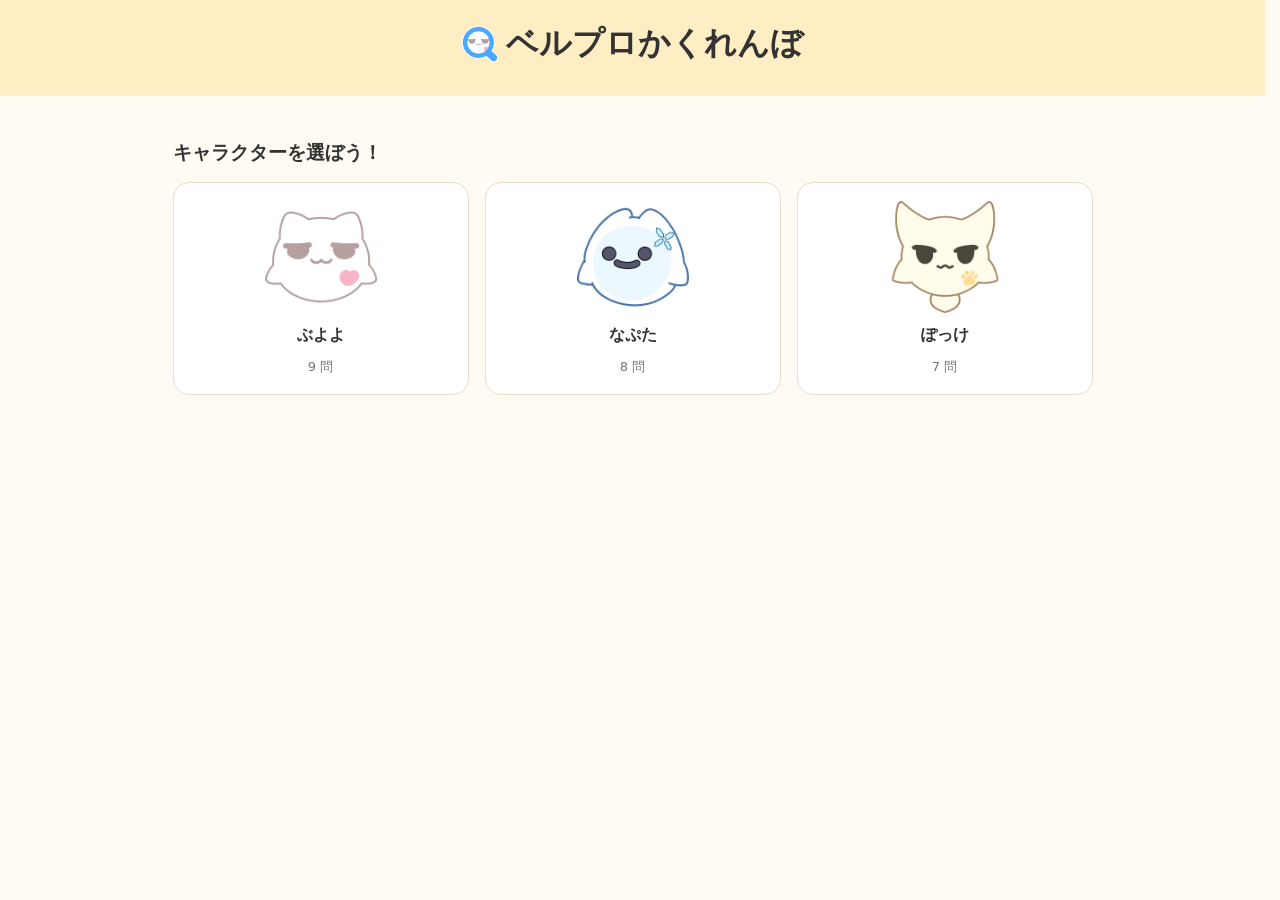
==== index.html @ 9ed32346 "202610201503" ====
<!DOCTYPE html>
<html lang="ja">
 <head>
  <meta charset="utf-8"/>
  <meta content="width=device-width,initial-scale=1" name="viewport"/>
  <meta content="#ffe5a6" name="theme-color"/>
  <title>
   ベルプロかくれんぼ
  </title>
  <meta property="og:type" content="website">
  <meta property="og:title" content="ベルプロかくれんぼ">
  <meta property="og:description" content="写真に隠れたキャラクターを探そう！">
  <meta property="og:url" content="https://veil-kikaku.github.io/veil-kakurenbo/">
  <meta property="og:image" content="https://veil-kikaku.github.io/veil-kakurenbo/images/ogp.png">
  <meta name="twitter:card" content="summary_large_image">
  <link rel="icon" type="image/x-icon" href="favicon.ico">
  <link href="css/style.css" rel="stylesheet"/>
 </head>
 <body>
  <header>
   <h1 class="site-title">
       <img src="images/logo.png" alt="">
       <span>ベルプロかくれんぼ</span>
   </h1>
  </header>
  <main>
   <nav class="page-nav">
    <button id="homeButton" type="button" hidden>キャラクター選択</button>
    <button id="back" type="button" hidden>問題一覧</button>
   </nav>
   <section id="home">
    <h2>キャラクターを選ぼう！</h2>
    <div class="category-grid" id="categories"></div>
   </section>
   <section id="questionList" hidden>
    <h2 id="categoryTitle"></h2>
    <div class="cards" id="list"></div>
   </section>
   <section hidden="" id="play">
    <h2 id="title">
    </h2>
    <p id="info">
    </p>
    <p class="small">
     写真の中の隠れたキャラをクリック・タップしよう！ドラッグで移動！ホイール・ピンチで拡大縮小！
    </p>
    <div class="zoom-controls">
     <button id="zoomIn" type="button">
      ＋
     </button>
     <span id="zoomLevel">
      100%
     </span>
     <button id="zoomOut" type="button">
      －
     </button>
     <button id="zoomReset" type="button">
      リセット
     </button>
     <button id="prevQuestion" type="button">← 前の問題へ</button>
     <button id="nextQuestion" type="button">次の問題へ →</button>
    </div>
    <div class="photo" id="photo">
     <div id="photoLayer">
      <img alt="問題写真" draggable="false" id="photoimg"/>
      <div hidden="" id="answerMark">
      </div>
     </div>
     <div id="correctEffect" hidden>
      <img id="correctImage" src="" alt="正解！">
     </div>
    </div>
    <p aria-live="polite" id="message"></p>
    <button id="hint">
     ヒント
    </button>
    <button id="reveal">
     答えを見る
    </button>
   </section>
  </main>
  <script src="js/game.js">
  </script>
 </body>
</html>
---- css/style.css ----
* {
    box-sizing:border-box
}

body {
    margin:0;
    background:#fffaf2;
    color:#333;
    font-family:system-ui,'Noto Sans JP',sans-serif
}

header {
    text-align: center;
    background: #ffedc4;
    padding: 22px 12px;
}

h1 {
    margin:0 0 8px
}

main {
    max-width:960px;
    margin:auto;
    padding:20px
}

nav {
    display:flex;
    gap:12px;
    margin-bottom:22px
}

a,button {
    border:0;
    border-radius:10px;
    background:#e58b55;
    color:white;
    padding:10px 16px;
    text-decoration:none;
    cursor:pointer;
    font:inherit
}

button:disabled {
    opacity:.5;
    cursor:not-allowed
}

.cards {
    display:grid;
    grid-template-columns:repeat(auto-fit,minmax(220px,1fr));
    gap:16px
}

.card,.panel {
    background:white;
    border:1px solid #eddcca;
    border-radius:16px;
    padding:16px
}

.card img {
    width:100%;
    aspect-ratio:4/3;
    object-fit:cover;
    border-radius:10px
}

.card button {
    margin-top:8px
}

.photo {
    position:relative;
    display:inline-block;
    max-width:100%;
    line-height:0;
    overflow:hidden;
    border-radius:12px;
    background:#eee;
    touch-action:manipulation
}

.photo img {
    display:block;
    max-width:100%;
    height:auto
}

.photo #answerMark,.photo #marker {
    position:absolute;
    transform:translate(-50%,-50%);
    border:3px solid #f33;
    background:#ff33332b;
    border-radius:50%;
    pointer-events:none
}

.photo #answerMark[hidden],.photo #marker[hidden] {
    display:none
}

label {
    display:block;
    margin:14px 0;
    font-weight:600
}

label input,label select {
    display:block;
    margin-top:5px;
    padding:10px;
    width:100%;
    max-width:500px;
    font:inherit
}

.small {
    font-size:.85rem;
    color:#666;
    line-height:1.7
}

#message {
    font-weight:700
}

#play button {
    margin:6px
}

footer {
    text-align:center;
    padding:24px;
    color:#777;
    font-size:.85rem
}

h2 {
    font-size:1.2rem;
    margin-top:24px
}

.photo {
    vertical-align:top
}

.photo img {
    user-select:none;
    -webkit-user-drag:none
}

#editor {
    cursor:crosshair
}

#photo {
    cursor:crosshair
}

button:hover,a:hover {
    filter:brightness(.94)
}

button:focus-visible,a:focus-visible,input:focus-visible {
    outline:3px solid #355ca8;
    outline-offset:2px
}

@media(max-width:600px) {
    main {
        padding:14px
    }
    .cards {
        grid-template-columns:repeat(2,minmax(0,1fr));
        gap:10px
    }
    .card {
        padding:10px
    }
    .card h3 {
        font-size:1rem
    }
    .card button {
        padding:8px
    }
}

/* Game photo zoom (admin editor is unchanged) */
#photo {
    display:block;
    width:100%;
    max-width:100%;
    overflow:hidden;
    touch-action:none;
    cursor:grab;
    aspect-ratio:4/3
}

#photo.dragging {
    cursor:grabbing
}

#photoLayer {
    position:absolute;
    left:0;
    top:0;
    width:100%;
    height:100%;
    transform-origin:0 0;
    will-change:transform
}

#photoimg {
    display:block;
    width:100%;
    height:100%;
    max-width:none;
    object-fit:fill;
    pointer-events:none
}

#photo #answerMark {
    z-index:2
}

.zoom-controls {
    display:flex;
    align-items:center;
    gap:8px;
    margin:10px 0;
    flex-wrap:wrap
}

.zoom-controls button {
    min-width:46px
}

#zoomLevel {
    min-width:55px;
    text-align:center;
    font-weight:700
}

/* Prevent native browser image dragging and selection */
#photo, #photoLayer, #photoimg, #answerMark {
    -webkit-user-select:none;
    user-select:none;
    -webkit-user-drag:none;
}

#photo, #photoLayer {
    touch-action:none;
}

#photoLayer, #photoimg {
    pointer-events:none;
}

#photo {
    -webkit-touch-callout:none;
}

/* 非表示指定を確実に反映 */
[hidden] {
    display: none !important;
}

/* 問題一覧を小さなカードに */
.cards {
    display: grid;
    grid-template-columns: repeat(3, minmax(0, 1fr));
    gap: 14px;
}

.card {
    padding: 10px;
}

.card img {
    width: 100%;
    aspect-ratio: 4 / 3;
    object-fit: cover;
}

.card h3 {
    font-size: 14px;
    margin: 8px 0;
}

.card button {
    padding: 7px 12px;
    font-size: 13px;
}

/* スマホ */
@media (max-width: 600px) {
    .cards {
        grid-template-columns: repeat(2, minmax(0, 1fr));
    }
}

/* キャラクター選択画面 */
.category-grid {
    display: grid;
    grid-template-columns: repeat(3, minmax(0, 1fr));
    gap: 16px;
}

.category-card {
    display: flex;
    flex-direction: column;
    align-items: center;
    justify-content: center;
    gap: 12px;
    min-height: 175px;
    padding: 18px 10px;
    border: 1px solid #eddcca;
    border-radius: 16px;
    background: white;
    color: #333;
    text-align: center;
}

.category-card:hover { background: #fff2dc; }
.category-symbol { font-size: 42px; }
.category-count { font-size: 13px; color: #777; }
.page-nav:has(> button:not([hidden])) { margin-bottom: 16px; }
.page-nav:has(> button[hidden]:first-child):has(> button[hidden]:last-child) { display: none; }

@media (max-width: 600px) {
    .category-grid { grid-template-columns: repeat(2, minmax(0, 1fr)); }
    .category-card { min-height: 150px; }
}

/* カテゴリ画像：正方形の枠に収め、縦横比を維持 */
.category-symbol {
    display: flex;
    align-items: center;
    justify-content: center;
    width: 112px;
    height: 112px;
    font-size: 42px;
}

.category-image {
    display: block;
    width: 100%;
    height: 100%;
    object-fit: contain;
    border-radius: 12px;
}

@media (max-width: 600px) {
    .category-symbol {
        width: 90px;
        height: 90px;
    }
}

.site-title {
    display: flex;
    align-items: center;
    justify-content: center;
    gap: 8px;
}

.site-title img {
    width: 36px;
    height: 36px;
    object-fit: contain;
}

/* 正解アニメーション */
#correctEffect {
    position: absolute;
    top: 50%;
    left: 50%;
    z-index: 10;

    transform: translate(-50%, -50%);
    pointer-events: none;

    color: #fff;
    font-size: clamp(30px, 6vw, 60px);
    font-weight: 900;
    white-space: nowrap;

    text-shadow:
        0 3px 8px #0009,
        0 0 18px #ff9800;

    opacity: 0;
}

#correctEffect.show {
    animation: correctPop 2s ease-out forwards;
}

@keyframes correctPop {
    0% {
        opacity: 0;
        transform: translate(-50%, -50%) scale(0.4);
    }

    20% {
        opacity: 1;
        transform: translate(-50%, -50%) scale(1.2);
    }

    35%, 75% {
        opacity: 1;
        transform: translate(-50%, -50%) scale(1);
    }

    100% {
        opacity: 0;
        transform: translate(-50%, -50%) scale(1.1);
    }
}

#correctImage {
    display: block;
    width: min(250px, 65vw);
    height: auto;
    max-height: 70vh;
    object-fit: contain;
}

/* PCのみ正解画像を大きくする */
@media (min-width: 768px) {
    #correctImage {
        width: 300px;
    }
}

/* 問題一覧のキャラクター見出し */
#categoryTitle {
    display: flex;
    align-items: center;
    gap: 10px;
}

#categoryTitle img {
    width: 48px;
    height: 48px;
    object-fit: contain;
}

/* 問題画面のキャラクター画像 */
.play-description {
    display: flex;
    align-items: center;
    gap: 10px;
}

.play-character-image {
    width: 48px;
    height: 48px;
    object-fit: contain;
    flex-shrink: 0;
}

html {
    scrollbar-gutter: stable;
}

.site-title {
    background: transparent !important;
    box-shadow: none;
    border: none;
}

.site-title:hover {
    background: transparent !important;
    opacity: 0.8;
}
/* ヘッダータイトルのリンクはボタン装飾を適用しない */
.site-title > a,
.site-title > a:hover {
    background: transparent;
    color: inherit;
    padding: 0;
    border: 0;
    border-radius: 0;
    box-shadow: none;
    filter: none;
}
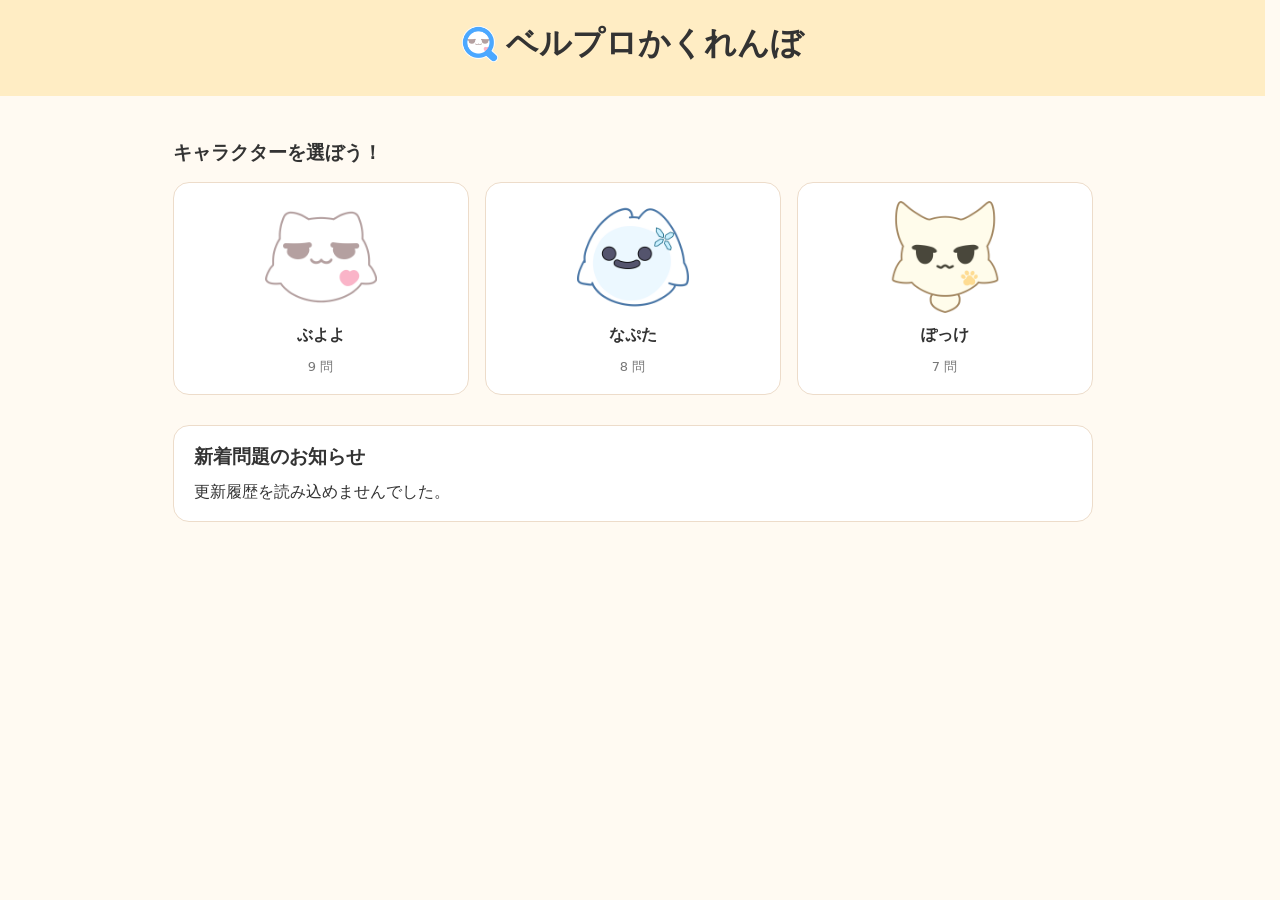
==== commit 5eeca5ea: "202610201613" ====
--- a/index.html
+++ b/index.html
@@ -31,9 +31,24 @@
    <section id="home">
     <h2>キャラクターを選ぼう！</h2>
     <div class="category-grid" id="categories"></div>
-   </section>
+    <section class="updates-panel" id="updatesPanel" aria-labelledby="updatesTitle">
+      <h2 id="updatesTitle">新着問題のお知らせ</h2>
+      <div id="updatesList" aria-live="polite">読み込み中…</div>
+      <button id="updatesMore" type="button" hidden aria-expanded="false">もっと見る</button>
+    </section>
+    </section>
    <section id="questionList" hidden>
-    <h2 id="categoryTitle"></h2>
+    <div class="question-list-header">
+      <h2 id="categoryTitle"></h2>
+      <label class="sort-control" for="questionSort">並び順
+        <select id="questionSort">
+          <option value="new">新しい順</option>
+          <option value="old" selected>古い順</option>
+          <option value="easy">難易度が低い順</option>
+          <option value="hard">難易度が高い順</option>
+        </select>
+      </label>
+     </div>
     <div class="cards" id="list"></div>
    </section>
    <section hidden="" id="play">
--- a/css/style.css
+++ b/css/style.css
@@ -487,3 +487,63 @@
     box-shadow: none;
     filter: none;
 }
+
+
+/* 問題一覧の並び順セレクター */
+.question-list-header {
+    display: flex;
+    align-items: center;
+    justify-content: space-between;
+    flex-wrap: wrap;
+    gap: 10px 20px;
+    margin-bottom: 14px;
+}
+.question-list-header #categoryTitle { margin: 0; }
+.sort-control {
+    display: flex;
+    align-items: center;
+    gap: 8px;
+    margin: 0;
+    white-space: nowrap;
+    font-size: 14px;
+}
+.sort-control select {
+    width: auto;
+    min-width: 150px;
+    max-width: 100%;
+    margin: 0;
+    padding: 8px 10px;
+    border: 1px solid #eddcca;
+    border-radius: 8px;
+    background: white;
+    color: #333;
+    font: inherit;
+}
+
+/* トップページ：新着問題のお知らせ */
+.updates-panel {
+    margin-top: 30px;
+    padding: 18px 20px;
+    background: #fff;
+    border: 1px solid #eddcca;
+    border-radius: 16px;
+}
+.updates-panel h2 { margin: 0 0 12px; }
+.updates-entry { padding: 12px 0; border-bottom: 1px solid #f1e5d6; }
+.updates-entry:last-child { border-bottom: 0; }
+.updates-entry time { display: block; font-weight: 700; margin-bottom: 5px; }
+.updates-entry ul { margin: 0; padding-left: 1.4em; }
+.updates-entry li { line-height: 1.8; }
+.updates-entry a {
+    background: transparent;
+    color: #a85124;
+    padding: 0;
+    border-radius: 0;
+    text-decoration: underline;
+    text-underline-offset: 3px;
+}
+.updates-entry a:hover { color: #823c1a; }
+#updatesMore { display: block; margin: 16px auto 0; }
+@media (max-width: 600px) {
+    .updates-panel { padding: 14px; }
+}
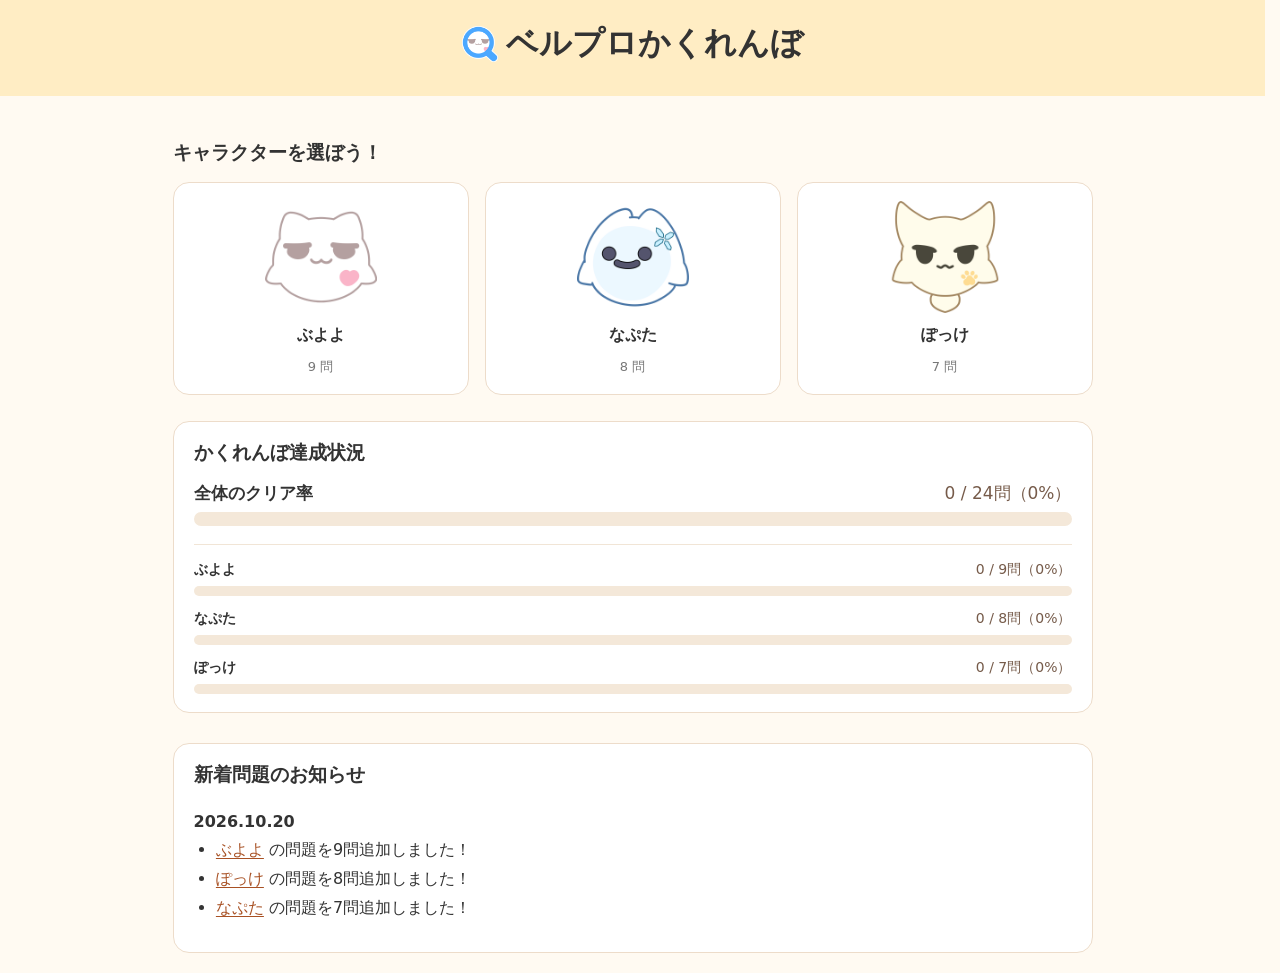
==== commit 32399f1f: "202610201748" ====
--- a/index.html
+++ b/index.html
@@ -31,6 +31,10 @@
    <section id="home">
     <h2>キャラクターを選ぼう！</h2>
     <div class="category-grid" id="categories"></div>
+    <section class="progress-panel" aria-labelledby="progressTitle">
+      <h2 id="progressTitle">かくれんぼ達成状況</h2>
+      <div id="clearProgress" aria-live="polite">読み込み中…</div>
+    </section>
     <section class="updates-panel" id="updatesPanel" aria-labelledby="updatesTitle">
       <h2 id="updatesTitle">新着問題のお知らせ</h2>
       <div id="updatesList" aria-live="polite">読み込み中…</div>
--- a/css/style.css
+++ b/css/style.css
@@ -547,3 +547,41 @@
 @media (max-width: 600px) {
     .updates-panel { padding: 14px; }
 }
+
+/* トップページ：クリア率 */
+.progress-panel {
+  margin-top: 26px;
+  padding: 18px 20px;
+  background: #fff;
+  border: 1px solid #eddcca;
+  border-radius: 16px;
+}
+.progress-panel h2 { margin: 0 0 16px; }
+.progress-item { margin-bottom: 14px; }
+.progress-item:last-child { margin-bottom: 0; }
+.progress-heading {
+  display: flex;
+  justify-content: space-between;
+  align-items: baseline;
+  flex-wrap: wrap;
+  gap: 6px 12px;
+  margin-bottom: 7px;
+  font-size: 14px;
+}
+.progress-heading span { color: #765b4a; font-variant-numeric: tabular-nums; }
+.progress-overall .progress-heading { font-size: 17px; }
+.progress-track {
+  height: 10px;
+  border-radius: 999px;
+  overflow: hidden;
+  background: #f4e8d9;
+}
+.progress-overall .progress-track { height: 14px; }
+.progress-fill {
+  height: 100%;
+  background: #e58b55;
+  border-radius: inherit;
+  transition: width .25s ease;
+}
+.progress-groups { border-top: 1px solid #f1e5d6; padding-top: 16px; margin-top: 18px; }
+@media (max-width: 600px) { .progress-panel { padding: 14px; } }
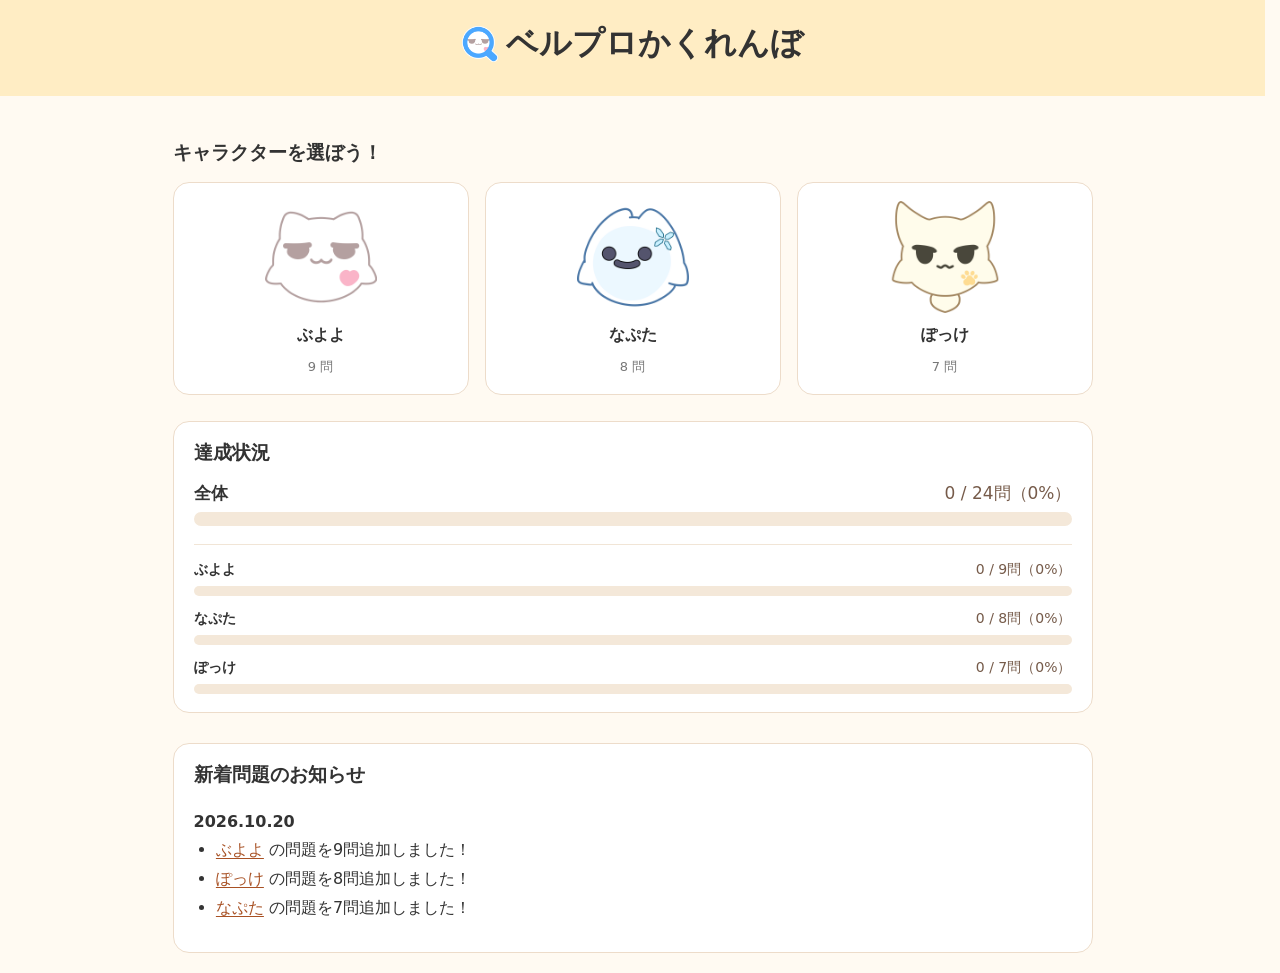
==== commit 5c16b138: "Update index.html" ====
--- a/index.html
+++ b/index.html
@@ -32,7 +32,7 @@
     <h2>キャラクターを選ぼう！</h2>
     <div class="category-grid" id="categories"></div>
     <section class="progress-panel" aria-labelledby="progressTitle">
-      <h2 id="progressTitle">かくれんぼ達成状況</h2>
+      <h2 id="progressTitle">達成状況</h2>
       <div id="clearProgress" aria-live="polite">読み込み中…</div>
     </section>
     <section class="updates-panel" id="updatesPanel" aria-labelledby="updatesTitle">
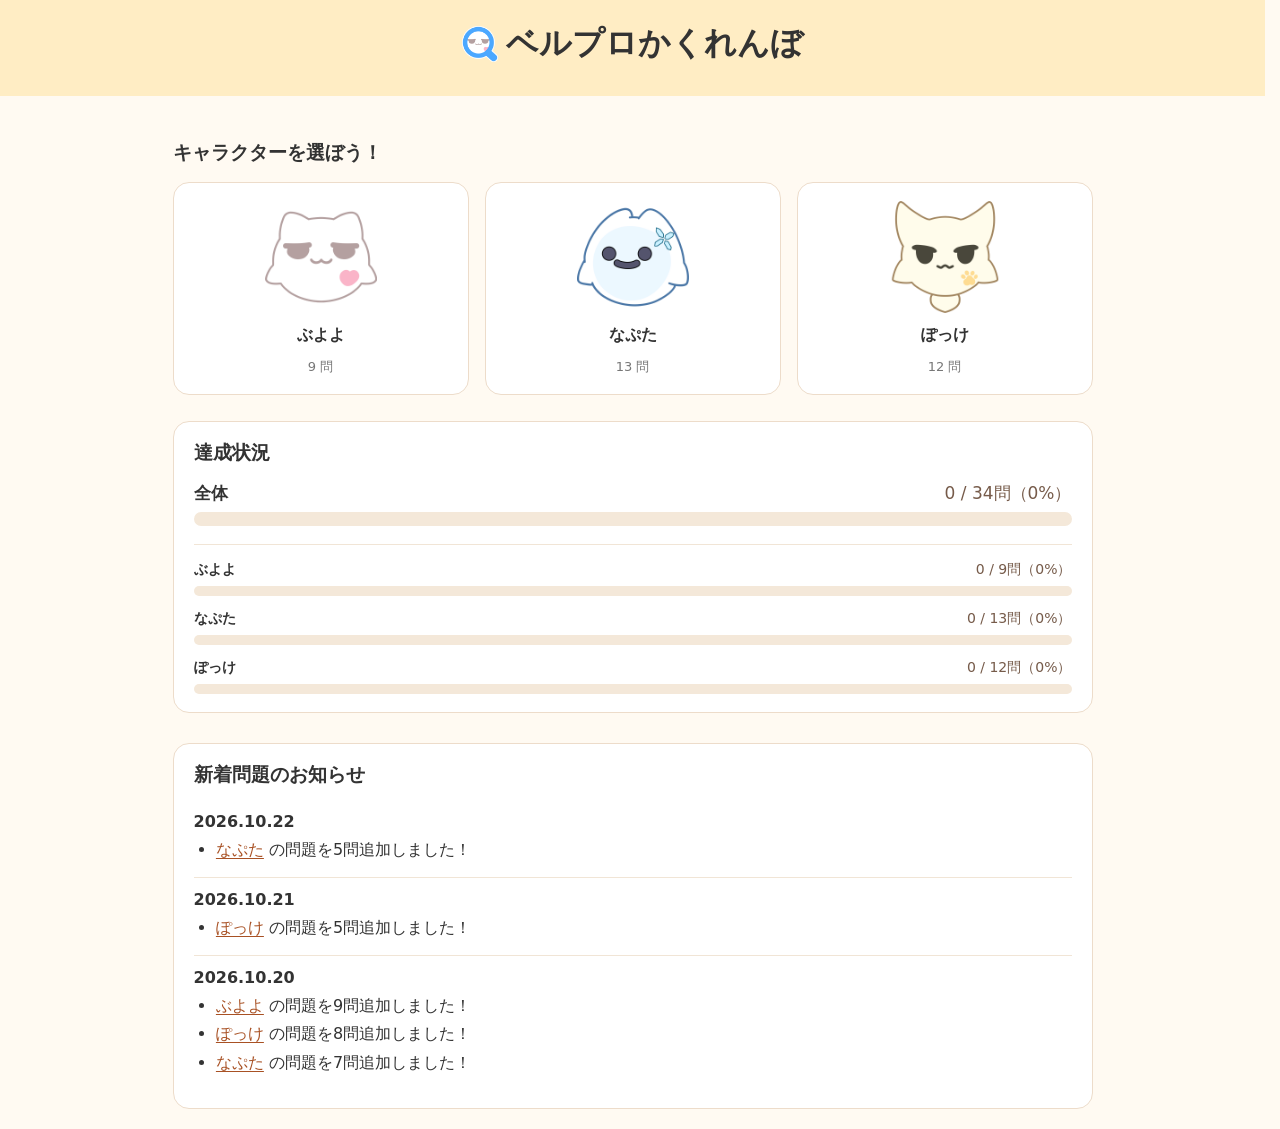
==== commit d4a18fb0: "useradd" ====
--- a/index.html
+++ b/index.html
@@ -44,6 +44,10 @@
    <section id="questionList" hidden>
     <div class="question-list-header">
       <h2 id="categoryTitle"></h2>
+      <div class="question-list-filters">
+        <label class="unsolved-control" for="unsolvedOnly">
+          <input type="checkbox" id="unsolvedOnly"> 未クリアのみ
+        </label>
       <label class="sort-control" for="questionSort">並び順
         <select id="questionSort">
           <option value="new">新しい順</option>
@@ -52,6 +56,7 @@
           <option value="hard">難易度が高い順</option>
         </select>
       </label>
+      </div>
      </div>
     <div class="cards" id="list"></div>
    </section>
@@ -90,12 +95,13 @@
      </div>
     </div>
     <p aria-live="polite" id="message"></p>
-    <button id="hint">
-     ヒント
-    </button>
-    <button id="reveal">
-     答えを見る
-    </button>
+<div class="play-bottom-row">
+       <div class="play-action-buttons">
+         <button id="hint">ヒント</button>
+         <button id="reveal">答えを見る</button>
+       </div>
+       <span id="questionUser" class="question-user" hidden></span>
+     </div>
    </section>
   </main>
   <script src="js/game.js">
--- a/css/style.css
+++ b/css/style.css
@@ -585,3 +585,110 @@
 }
 .progress-groups { border-top: 1px solid #f1e5d6; padding-top: 16px; margin-top: 18px; }
 @media (max-width: 600px) { .progress-panel { padding: 14px; } }
+
+/* クリア済み問題は写真右上にバッジを表示 */
+.card-photo {
+    position: relative;
+    width: 100%;
+}
+.card-photo > img {
+    display: block;
+}
+.card-clear-badge {
+    position: absolute;
+    top: 8px;
+    right: 8px;
+    z-index: 1;
+    padding: 5px 9px;
+    border-radius: 999px;
+    background: #e98b50;
+    color: #fff;
+    font-size: 12px;
+    font-weight: 700;
+    line-height: 1.2;
+    box-shadow: 0 1px 4px #0003;
+    pointer-events: none;
+}
+@media (max-width: 600px) {
+    .card-clear-badge {
+        top: 6px;
+        right: 6px;
+        padding: 4px 7px;
+        font-size: 11px;
+    }
+}
+
+/* 問題画面のクリア表示：バッジが行の高さを変えないようにする */
+#info { position: relative; }
+.play-clear-badge {
+    position: absolute;
+    top: 50%;
+    transform: translateY(-50%);
+    margin-left: 12px;
+    padding: 5px 9px;
+    border-radius: 999px;
+    background: #e98b50;
+    color: #fff;
+    font-size: 12px;
+    font-weight: 700;
+    line-height: 1.2;
+    box-shadow: 0 1px 4px #0003;
+    white-space: nowrap;
+}
+@media (max-width: 600px) {
+    .play-clear-badge { padding: 4px 7px; font-size: 11px; }
+}
+
+/* 問題一覧：並び順と独立した「未クリアのみ」フィルター */
+.question-list-filters {
+    display: flex;
+    align-items: center;
+    justify-content: flex-end;
+    flex-wrap: wrap;
+    gap: 8px 18px;
+}
+.unsolved-control {
+    display: inline-flex;
+    align-items: center;
+    gap: 6px;
+    margin: 0;
+    font-size: 14px;
+    white-space: nowrap;
+    cursor: pointer;
+}
+.unsolved-control input[type="checkbox"] {
+    display: inline-block;
+    width: 16px;
+    height: 16px;
+    margin: 0;
+    padding: 0;
+    accent-color: #e58b55;
+    cursor: pointer;
+}
+@media (max-width: 600px) {
+    .question-list-filters { justify-content: flex-start; }
+}
+
+/* 問題画面：操作ボタンの右側に提供者名を表示 */
+.play-bottom-row {
+    display: flex;
+    align-items: center;
+    justify-content: space-between;
+    gap: 8px 16px;
+    flex-wrap: wrap;
+}
+.play-action-buttons {
+    display: flex;
+    align-items: center;
+    flex-wrap: wrap;
+}
+.question-user {
+    margin-left: auto;
+    color: #765b4a;
+    font-size: 14px;
+    overflow-wrap: anywhere;
+    text-align: right;
+}
+@media (max-width: 600px) {
+    .question-user { font-size: 12px; }
+}
